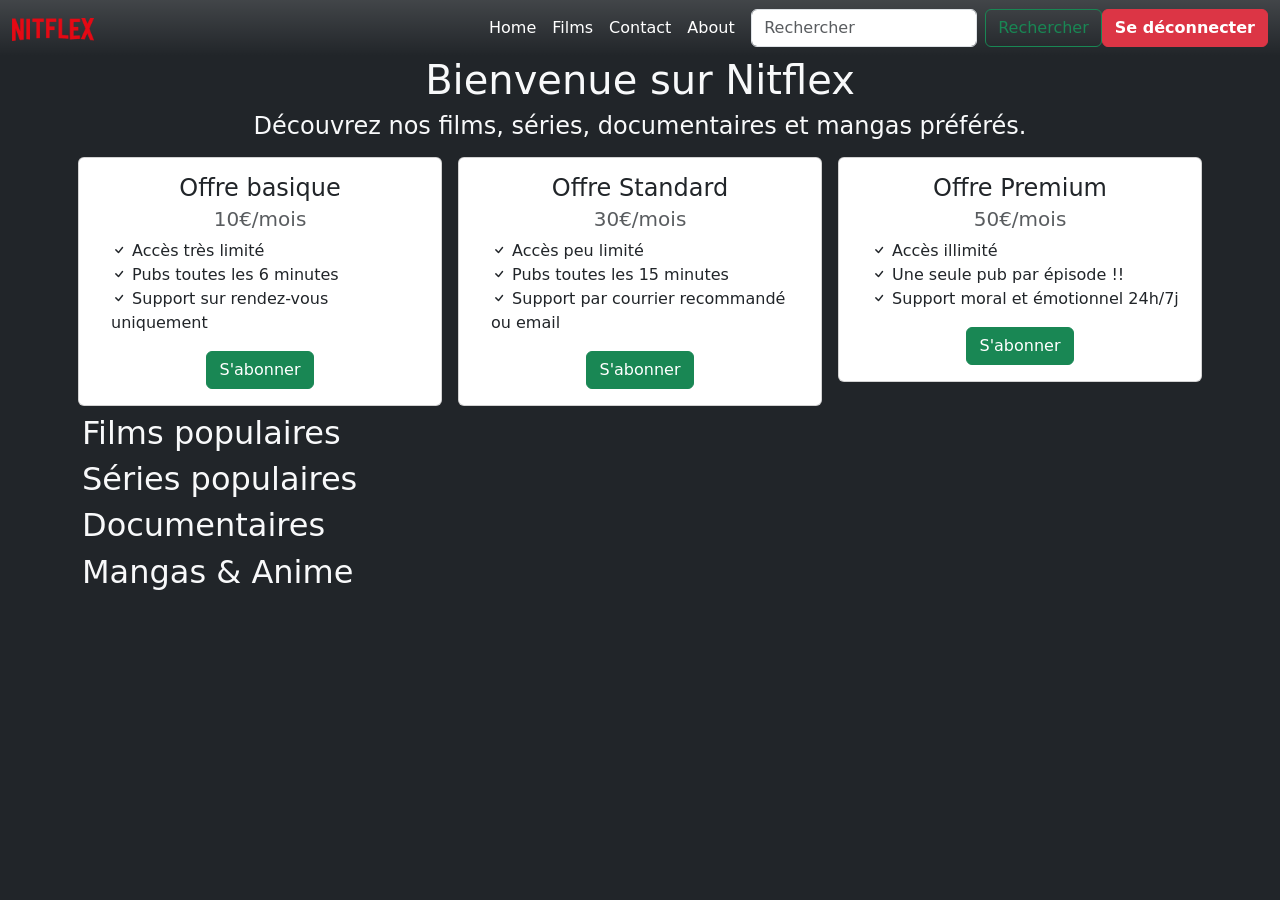
==== index.html @ 09a9b2e1 "first commit" ====
<!DOCTYPE html>
<html lang="en">
<head>
    <meta charset="UTF-8">
    <meta name="viewport" content="width=device-width, initial-scale=1.0">
    <title>Nitflex</title>
    <link rel="stylesheet" href="style.css">
    <link href="https://cdn.jsdelivr.net/npm/bootstrap@5.3.8/dist/css/bootstrap.min.css" rel="stylesheet" integrity="sha384-sRIl4kxILFvY47J16cr9ZwB07vP4J8+LH7qKQnuqkuIAvNWLzeN8tE5YBujZqJLB" crossorigin="anonymous">
    <link rel="preconnect" href="https://fonts.googleapis.com">
    <link rel="preconnect" href="https://fons.gstatic.com" crossorigin>
    <link rel="stylesheet" href="https://fonts.googleapis.com/css2?family=Bebas+Neue&display=swap">
    <link rel="stylesheet" href="https://cdn.jsdelivr.net/npm/bootstrap-icons@1.13.1/font/bootstrap-icons.min.css">
</head>
<body class="bg-dark">
    
    <header>
        <nav class="navbar navbar-expand-lg sticky-top navbar-dark bg-gradient">
            <div class="container-fluid">
                <button class="navbar-toggler" type="button" data-bs-toggle="collapse" data-bs-target="#navbarSupportedContent" aria-controls="navbarSupportedContent" aria-expanded="false" aria-label="Toggle navigation">
                    <span class="navbar-toggler-icon"></span>
                </button>
                <a href="#" class="navbar-brand"><img src="./images/logo.png" alt="logo"></a>
                <div class="collapse navbar-collapse" id="navbarSupportedContent">
                    <ul class="navbar-nav me-auto mb-2 mb-lg-0">
                        <li class="nav-item">
                            <a href="#" class="nav-link active text-white" aria-current="page">Home</a>
                        </li>
                        <li class="nav-item">
                            <a href="" class="nav-link text-white">Films</a>
                        </li>
                        <li class="nav-item">
                            <a href="" class="nav-link text-white">Contact</a>
                        </li>
                        <li class="nav-item">
                            <a href="" class="nav-link text-white">About</a>
                        </li>
                    </ul>
                    <form class="d-flex" role="search">
                        <input class="form-control me-2" type="search" placeholder="Rechercher" aria-label="Search"/>
                        <button class="btn btn-outline-success" type="submit">Rechercher</button>
                    </form>
                    <button type="button" class="btn btn-danger fw-semibold">Se déconnecter</button>
                </div>
            </div>
        </nav>
    </header>


    <div class="container text-light">

        <section class="d-flex flex-column justify-content-center">
            <div class="row">
                <article class="text-center col-12">
                    <h1>Bienvenue sur Nitflex</h1>
                    <h4>Découvrez nos films, séries, documentaires et mangas préférés.</h3>
                </article>
            </div>
            <div class="row ">
                <article class="col-12 col-lg-4 p-2">
                    <div class="card">
                        <div class="card-body">
                            <h4 class="card-title text-center">Offre basique</h4>
                            <h5 class="card-subtitle mb-2 text-body-secondary text-center">10€/mois</h5>
                            <p class="card-text ps-3"><i class="bi bi-check"></i> Accès très limité<br>
                            <i class="bi bi-check"></i> Pubs toutes les 6 minutes <br>
                            <i class="bi bi-check"></i> Support sur rendez-vous uniquement</p>
                            <div class="justify-content-around d-flex">
                                <a href="#" class="card-link btn btn-success">S'abonner</a>
                            </div>
                        </div>
                    </div>
                </article>

                <article class="col-12 col-lg-4 p-2">
                    <div class="card">
                        <div class="card-body">
                            <h4 class="card-title text-center">Offre Standard</h4>
                            <h5 class="card-subtitle mb-2 text-body-secondary text-center">30€/mois</h5>
                            <p class="card-text ps-3"><i class="bi bi-check"></i> Accès peu limité<br>
                            <i class="bi bi-check"></i> Pubs toutes les 15 minutes <br>
                            <i class="bi bi-check"></i> Support par courrier recommandé ou email</p>
                            <div class="justify-content-around d-flex">
                                <a href="#" class="card-link btn btn-success">S'abonner</a>
                            </div>
                        </div>
                    </div>
                </article>

                <article class="col-12 col-lg-4 p-2">
                    <div class="card">
                        <div class="card-body">
                            <h4 class="card-title text-center">Offre Premium</h4>
                            <h5 class="card-subtitle mb-2 text-body-secondary text-center">50€/mois</h5>
                            <p class="card-text ps-3"><i class="bi bi-check"></i> Accès illimité<br>
                            <i class="bi bi-check"></i> Une seule pub par épisode !!<br>
                            <i class="bi bi-check"></i> Support moral et émotionnel 24h/7j</p>
                            <div class="justify-content-around d-flex">
                                <a href="#" class="card-link btn btn-success">S'abonner</a>
                            </div>
                        </div>
                    </div>
                </article>
            </div>


        </section>
        
        
        <section id="sectionFilms">
            <h2>Films populaires</h2>
        </section>
        
        
        <section id="sectionSeries">
            <h2>Séries populaires</h2>
        </section>
        
        
        <section id="sectionDocumentaires">
            <h2>Documentaires</h2>
        </section>
        
        
        <section id="sectionAnime">
            <h2>Mangas & Anime</h2>
        </section>
        
    </div>
        <script src=""></script>
        <script src="https://cdn.jsdelivr.net/npm/bootstrap@5.3.8/dist/js/bootstrap.bundle.min.js" integrity="sha384-FKyoEForCGlyvwx9Hj09JcYn3nv7wiPVlz7YYwJrWVcXK/BmnVDxM+D2scQbITxI" crossorigin="anonymous"></script>
    </body>
    </html>
---- style.css ----
body {
    font-family: 'Bebas Neue', sans-serif;
}

nav img {
    width: 18%;
}

.navbar-toggler-icon {
    background-image: url("data:image/svg+xml,%3csvg xmlns='http://www.w3.org/2000/svg' viewBox='0 0 30 30'%3e%3cpath stroke='rgba%28255, 0, 0, 1%29' stroke-linecap='round' stroke-miterlimit='10' stroke-width='2' d='M4 7h22M4 15h22M4 23h22'/%3e%3c/svg%3e") !important;
}

.navbar-toggler {
    border: 1px solid red !important;
}
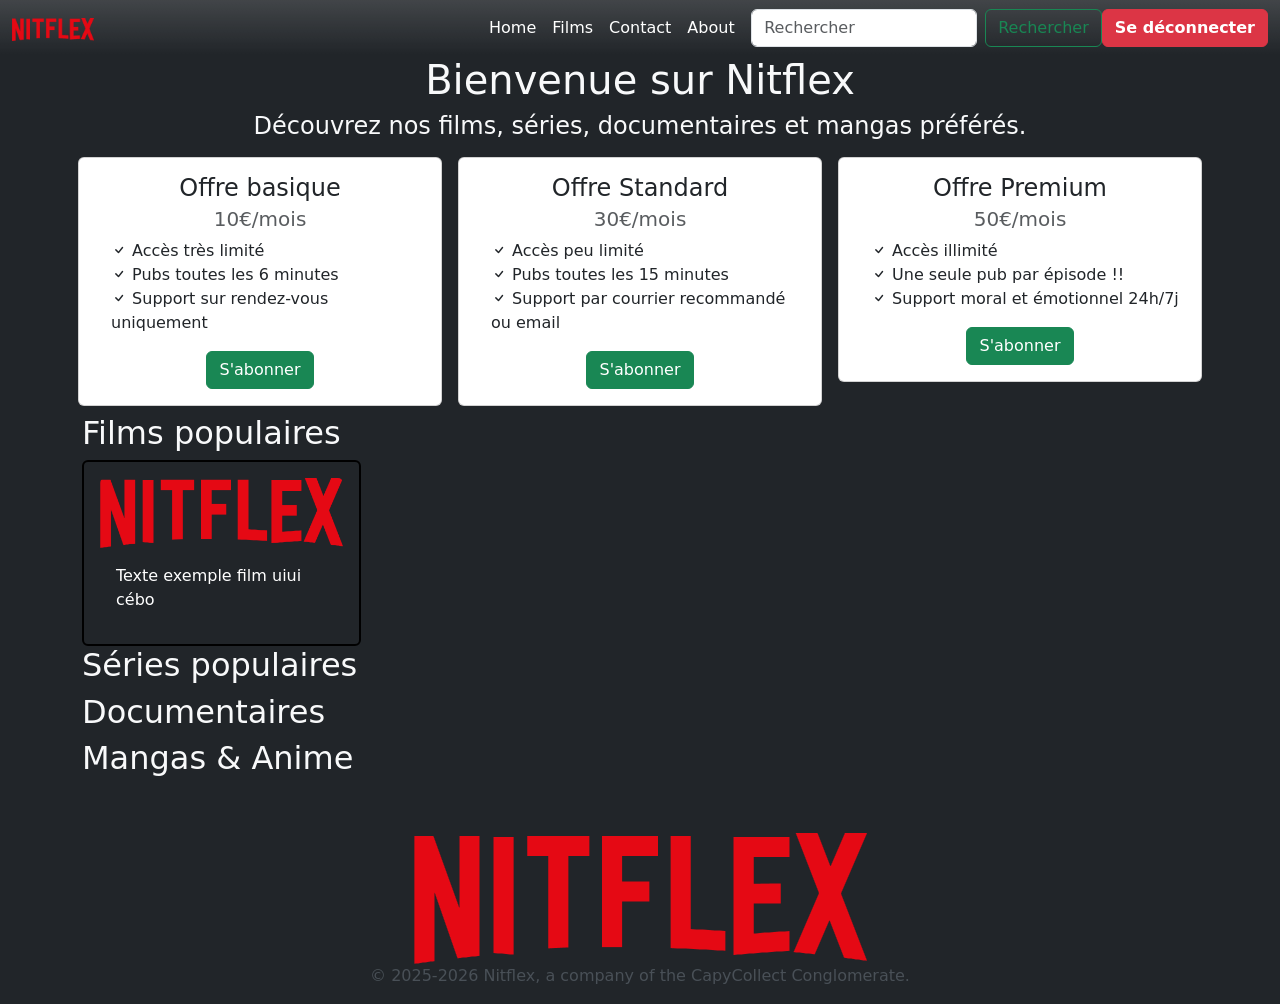
==== commit 11a3f97e: ""structure basique HTML pur + bootstrap + page info"" ====
--- a/index.html
+++ b/index.html
@@ -45,88 +45,110 @@
         </nav>
     </header>
 
+    <main>
 
-    <div class="container text-light">
+        <div class="container text-light">
 
-        <section class="d-flex flex-column justify-content-center">
-            <div class="row">
-                <article class="text-center col-12">
-                    <h1>Bienvenue sur Nitflex</h1>
-                    <h4>Découvrez nos films, séries, documentaires et mangas préférés.</h3>
-                </article>
-            </div>
-            <div class="row ">
-                <article class="col-12 col-lg-4 p-2">
-                    <div class="card">
-                        <div class="card-body">
-                            <h4 class="card-title text-center">Offre basique</h4>
-                            <h5 class="card-subtitle mb-2 text-body-secondary text-center">10€/mois</h5>
-                            <p class="card-text ps-3"><i class="bi bi-check"></i> Accès très limité<br>
-                            <i class="bi bi-check"></i> Pubs toutes les 6 minutes <br>
-                            <i class="bi bi-check"></i> Support sur rendez-vous uniquement</p>
-                            <div class="justify-content-around d-flex">
-                                <a href="#" class="card-link btn btn-success">S'abonner</a>
+            <section class="d-flex flex-column justify-content-center">
+                <div class="row">
+                    <article class="text-center col-12">
+                        <h1>Bienvenue sur Nitflex</h1>
+                        <h4>Découvrez nos films, séries, documentaires et mangas préférés.</h3>
+                    </article>
+                </div>
+                <div class="row ">
+                    <article class="col-12 col-lg-4 p-2">
+                        <div class="card">
+                            <div class="card-body">
+                                <h4 class="card-title text-center">Offre basique</h4>
+                                <h5 class="card-subtitle mb-2 text-body-secondary text-center">10€/mois</h5>
+                                <p class="card-text ps-3"><i class="bi bi-check"></i> Accès très limité<br>
+                                <i class="bi bi-check"></i> Pubs toutes les 6 minutes <br>
+                                <i class="bi bi-check"></i> Support sur rendez-vous uniquement</p>
+                                <div class="justify-content-around d-flex">
+                                    <a href="#" class="card-link btn btn-success">S'abonner</a>
+                                </div>
                             </div>
                         </div>
-                    </div>
-                </article>
+                    </article>
 
-                <article class="col-12 col-lg-4 p-2">
-                    <div class="card">
-                        <div class="card-body">
-                            <h4 class="card-title text-center">Offre Standard</h4>
-                            <h5 class="card-subtitle mb-2 text-body-secondary text-center">30€/mois</h5>
-                            <p class="card-text ps-3"><i class="bi bi-check"></i> Accès peu limité<br>
-                            <i class="bi bi-check"></i> Pubs toutes les 15 minutes <br>
-                            <i class="bi bi-check"></i> Support par courrier recommandé ou email</p>
-                            <div class="justify-content-around d-flex">
-                                <a href="#" class="card-link btn btn-success">S'abonner</a>
+                    <article class="col-12 col-lg-4 p-2">
+                        <div class="card">
+                            <div class="card-body">
+                                <h4 class="card-title text-center">Offre Standard</h4>
+                                <h5 class="card-subtitle mb-2 text-body-secondary text-center">30€/mois</h5>
+                                <p class="card-text ps-3"><i class="bi bi-check"></i> Accès peu limité<br>
+                                <i class="bi bi-check"></i> Pubs toutes les 15 minutes <br>
+                                <i class="bi bi-check"></i> Support par courrier recommandé ou email</p>
+                                <div class="justify-content-around d-flex">
+                                    <a href="#" class="card-link btn btn-success">S'abonner</a>
+                                </div>
                             </div>
                         </div>
-                    </div>
-                </article>
+                    </article>
 
-                <article class="col-12 col-lg-4 p-2">
-                    <div class="card">
-                        <div class="card-body">
-                            <h4 class="card-title text-center">Offre Premium</h4>
-                            <h5 class="card-subtitle mb-2 text-body-secondary text-center">50€/mois</h5>
-                            <p class="card-text ps-3"><i class="bi bi-check"></i> Accès illimité<br>
-                            <i class="bi bi-check"></i> Une seule pub par épisode !!<br>
-                            <i class="bi bi-check"></i> Support moral et émotionnel 24h/7j</p>
-                            <div class="justify-content-around d-flex">
-                                <a href="#" class="card-link btn btn-success">S'abonner</a>
+                    <article class="col-12 col-lg-4 p-2">
+                        <div class="card">
+                            <div class="card-body">
+                                <h4 class="card-title text-center">Offre Premium</h4>
+                                <h5 class="card-subtitle mb-2 text-body-secondary text-center">50€/mois</h5>
+                                <p class="card-text ps-3"><i class="bi bi-check"></i> Accès illimité<br>
+                                <i class="bi bi-check"></i> Une seule pub par épisode !!<br>
+                                <i class="bi bi-check"></i> Support moral et émotionnel 24h/7j</p>
+                                <div class="justify-content-around d-flex">
+                                    <a href="#" class="card-link btn btn-success">S'abonner</a>
+                                </div>
                             </div>
                         </div>
-                    </div>
-                </article>
-            </div>
+                    </article>
+                </div>
 
 
-        </section>
-        
-        
-        <section id="sectionFilms">
-            <h2>Films populaires</h2>
-        </section>
-        
-        
-        <section id="sectionSeries">
-            <h2>Séries populaires</h2>
-        </section>
-        
-        
-        <section id="sectionDocumentaires">
-            <h2>Documentaires</h2>
-        </section>
-        
-        
-        <section id="sectionAnime">
-            <h2>Mangas & Anime</h2>
-        </section>
-        
-    </div>
+            </section>
+            
+            
+            <section id="sectionFilms">
+                <h2>Films populaires</h2>
+                <div class="row flex-row">
+                    <article>
+                        <div class="card col-lg-3 col-6 bg-dark text-white p-3 border border-2 border-black">
+                            <a href="./pagedetails.html">
+                                <img src="images/logo.png" alt="test" class="card-img-top">
+                                <div class="card-body">
+                                    <p class="card-text">Texte exemple film uiui cébo </p>
+                                </div>
+                            </a>
+                        </div>
+                    </article>
+                </div>
+            </section>
+            
+            
+            <section id="sectionSeries">
+                <h2>Séries populaires</h2>
+            </section>
+            
+            
+            <section id="sectionDocumentaires">
+                <h2>Documentaires</h2>
+            </section>
+            
+            
+            <section id="sectionAnime">
+                <h2>Mangas & Anime</h2>
+            </section>
+            
+        </div>
+
+    </main>
+
+    <footer class="pt-5 text-center">
+        <img src="./images/logo.png" alt="logo again">
+        <p class="text-light-emphasis">&copy; 2025-2026 Nitflex, a company of the CapyCollect Conglomerate.</p>
+
+    </footer>
+
         <script src=""></script>
         <script src="https://cdn.jsdelivr.net/npm/bootstrap@5.3.8/dist/js/bootstrap.bundle.min.js" integrity="sha384-FKyoEForCGlyvwx9Hj09JcYn3nv7wiPVlz7YYwJrWVcXK/BmnVDxM+D2scQbITxI" crossorigin="anonymous"></script>
-    </body>
-    </html>+</body>
+</html>
--- a/style.css
+++ b/style.css
@@ -12,4 +12,9 @@
 
 .navbar-toggler {
     border: 1px solid red !important;
+}
+
+#sectionFilms a, #sectionSeries a, #sectionDocumentaires a, #sectionAnime a, #detailsChoix a {
+    text-decoration: none;
+    color: inherit;
 }
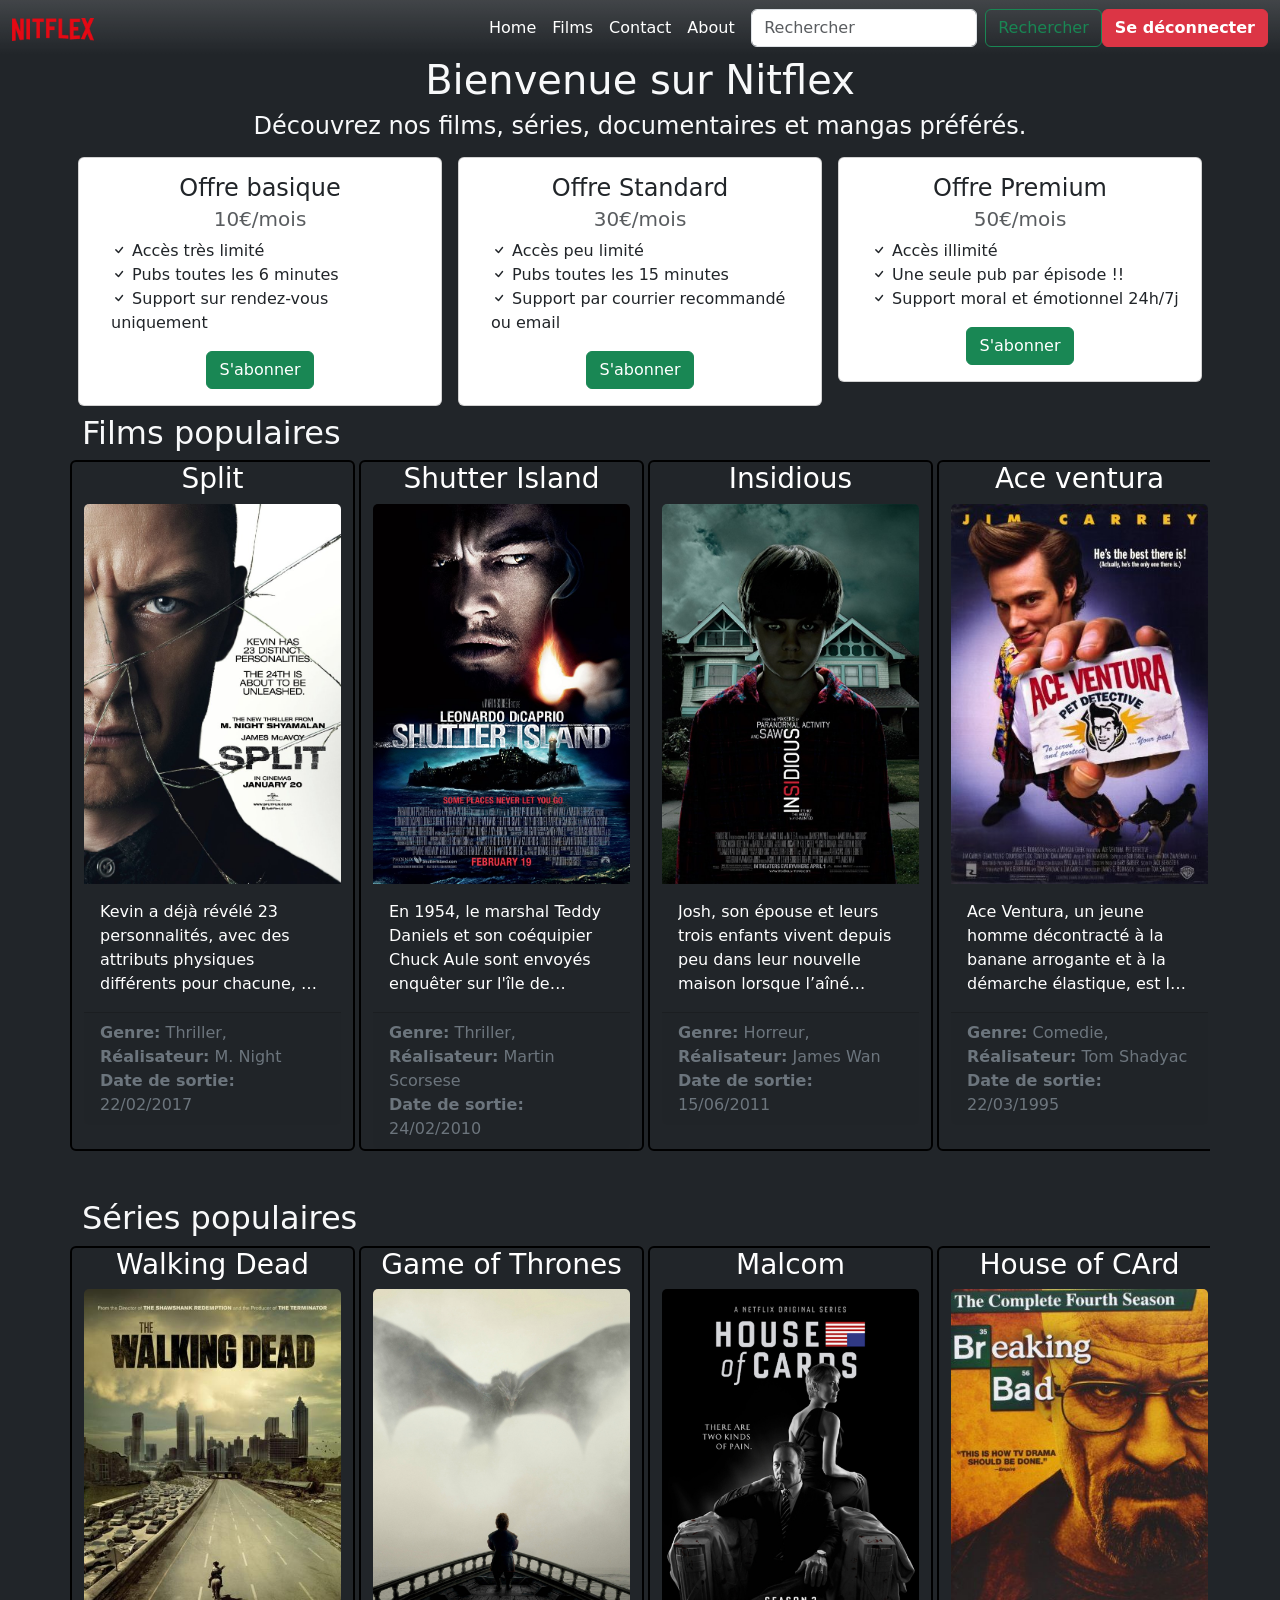
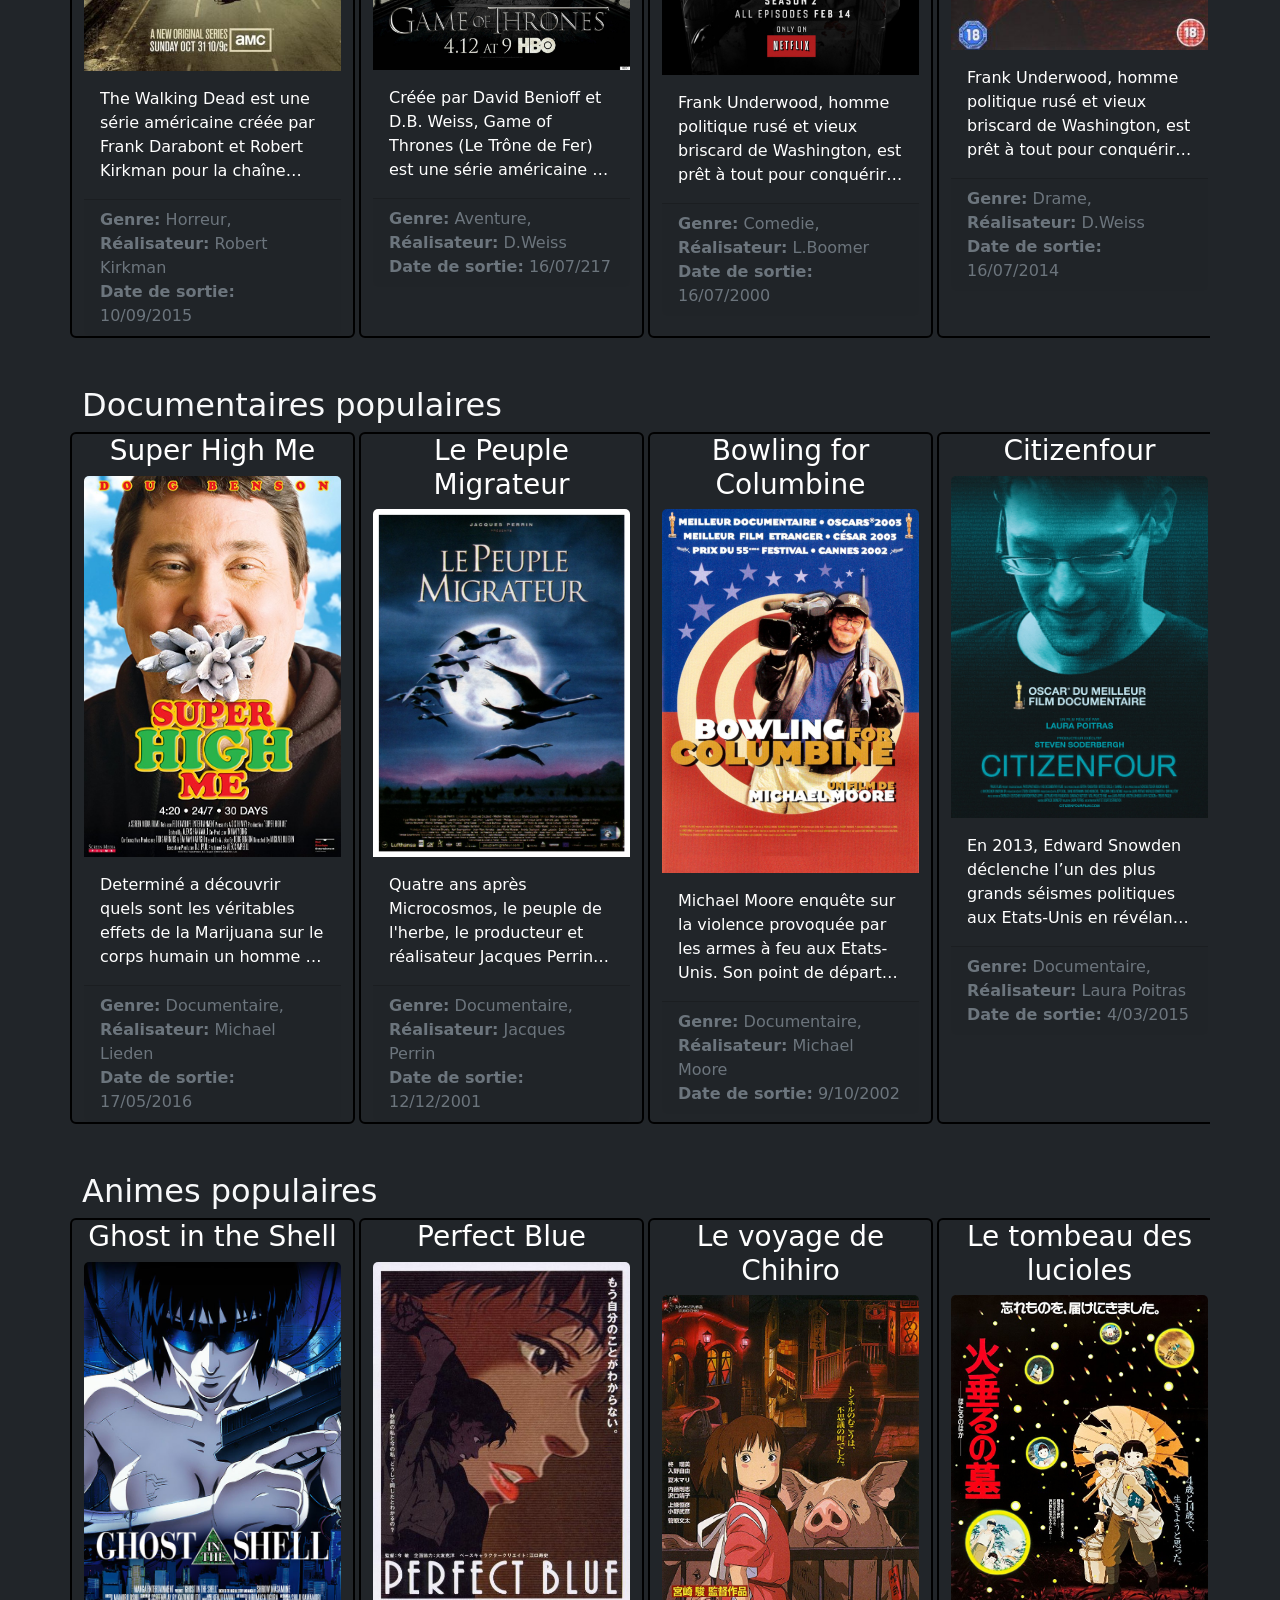
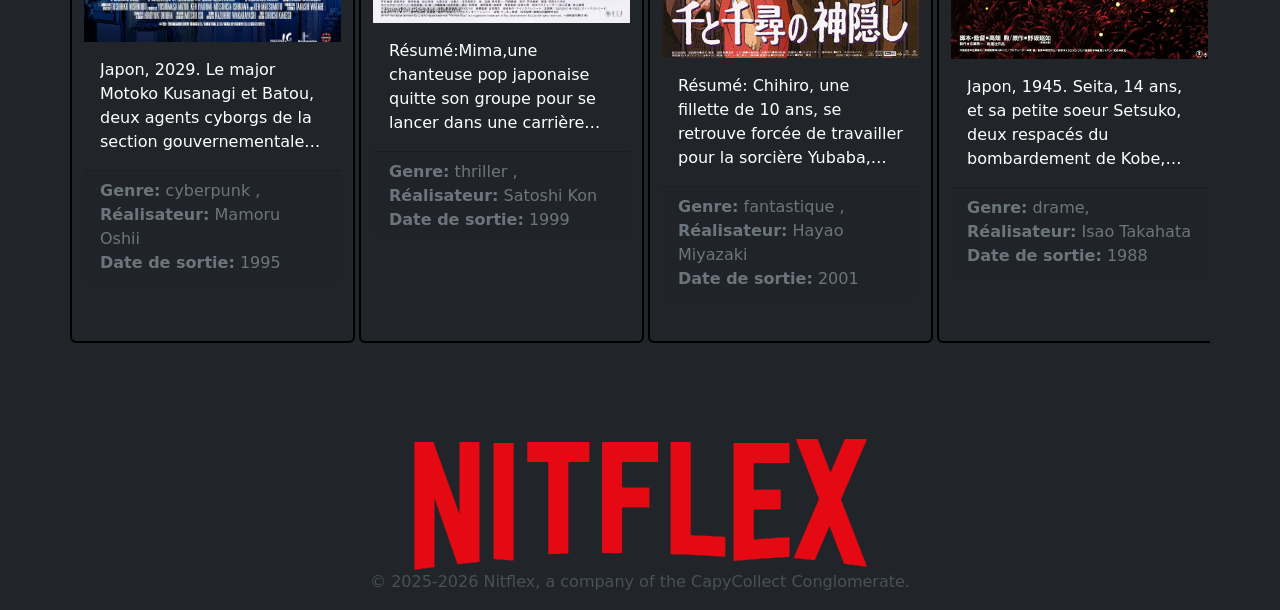
==== commit ea061c6d: "Version XML + js" ====
--- a/index.html
+++ b/index.html
@@ -4,6 +4,7 @@
     <meta charset="UTF-8">
     <meta name="viewport" content="width=device-width, initial-scale=1.0">
     <title>Nitflex</title>
+    <link rel="shortcut icon" href="images/favicon.png" type="image/x-icon">
     <link rel="stylesheet" href="style.css">
     <link href="https://cdn.jsdelivr.net/npm/bootstrap@5.3.8/dist/css/bootstrap.min.css" rel="stylesheet" integrity="sha384-sRIl4kxILFvY47J16cr9ZwB07vP4J8+LH7qKQnuqkuIAvNWLzeN8tE5YBujZqJLB" crossorigin="anonymous">
     <link rel="preconnect" href="https://fonts.googleapis.com">
@@ -107,35 +108,31 @@
             </section>
             
             
-            <section id="sectionFilms">
-                <h2>Films populaires</h2>
-                <div class="row flex-row">
-                    <article>
-                        <div class="card col-lg-3 col-6 bg-dark text-white p-3 border border-2 border-black">
-                            <a href="./pagedetails.html">
-                                <img src="images/logo.png" alt="test" class="card-img-top">
-                                <div class="card-body">
-                                    <p class="card-text">Texte exemple film uiui cébo </p>
-                                </div>
-                            </a>
-                        </div>
-                    </article>
+            <section id="sectionFilms" class="mb-5">
+                <div class="row d-flex flex-row" id="filmsContainer">
+
                 </div>
             </section>
             
             
-            <section id="sectionSeries">
-                <h2>Séries populaires</h2>
+            <section id="sectionSeries" class="mb-5">
+                <div class="row d-flex flex-row" id="seriesContainer">
+
+                </div>
             </section>
             
             
-            <section id="sectionDocumentaires">
-                <h2>Documentaires</h2>
+            <section id="sectionDocumentaires" class="mb-5">
+                <div class="row d-flex flex-row" id="docsContainer">
+
+                </div>
             </section>
             
             
-            <section id="sectionAnime">
-                <h2>Mangas & Anime</h2>
+            <section id="sectionAnime" class="mb-5">
+                <div class="row d-flex flex-row" id="animeContainer">
+
+                </div>
             </section>
             
         </div>
@@ -148,7 +145,7 @@
 
     </footer>
 
-        <script src=""></script>
-        <script src="https://cdn.jsdelivr.net/npm/bootstrap@5.3.8/dist/js/bootstrap.bundle.min.js" integrity="sha384-FKyoEForCGlyvwx9Hj09JcYn3nv7wiPVlz7YYwJrWVcXK/BmnVDxM+D2scQbITxI" crossorigin="anonymous"></script>
+    <script src="https://cdn.jsdelivr.net/npm/bootstrap@5.3.8/dist/js/bootstrap.bundle.min.js" integrity="sha384-FKyoEForCGlyvwx9Hj09JcYn3nv7wiPVlz7YYwJrWVcXK/BmnVDxM+D2scQbITxI" crossorigin="anonymous"></script>
+    <script src="./script.js" defer></script>
 </body>
 </html>
--- a/style.css
+++ b/style.css
@@ -17,4 +17,13 @@
 #sectionFilms a, #sectionSeries a, #sectionDocumentaires a, #sectionAnime a, #detailsChoix a {
     text-decoration: none;
     color: inherit;
+}
+
+section p {
+    display: -webkit-box;
+    -webkit-box-orient: vertical;
+    -webkit-line-clamp: 4 !important;
+    line-clamp: 4 !important;
+    overflow: hidden;
+    text-overflow: ellipsis;
 }
